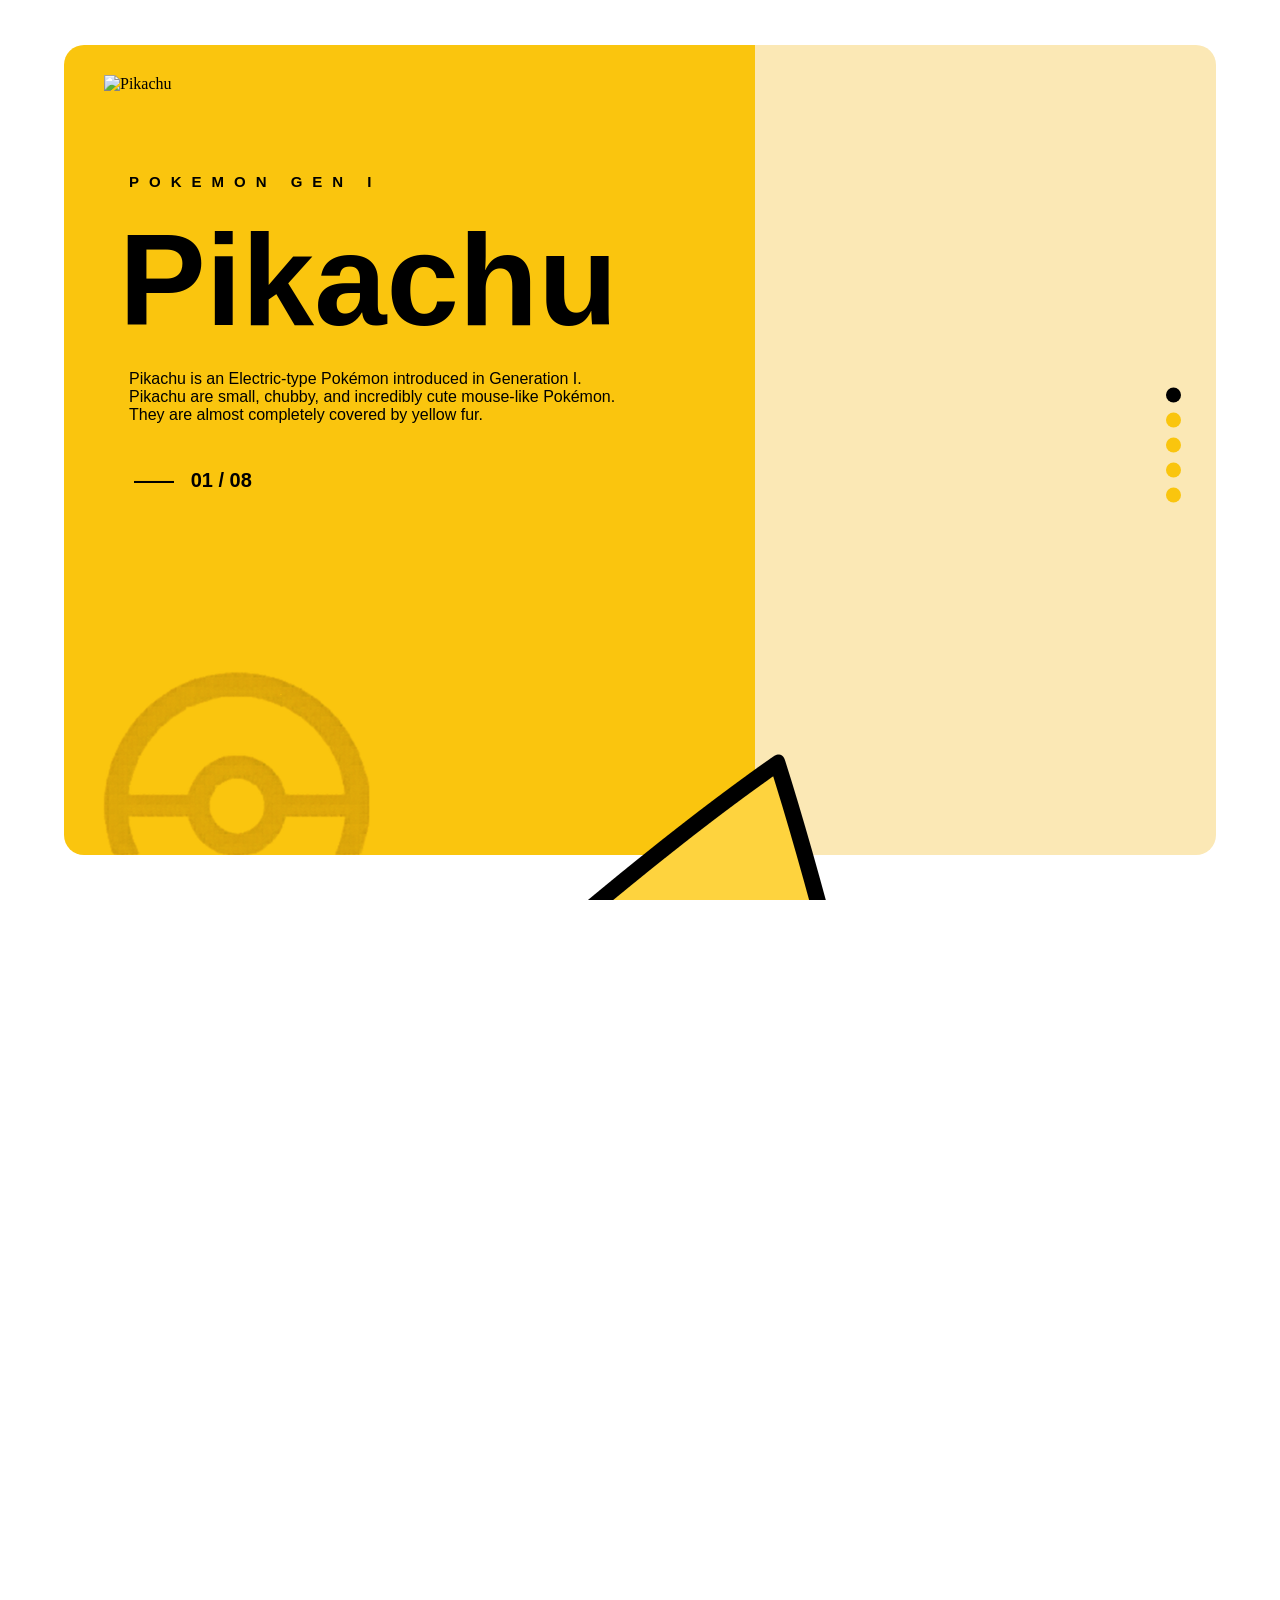
==== A1-Assignment/index.html @ 73d036b0 "Rename html.html to index.html" ====
<!DOCTYPE html>
<html lang="en">

<head>
    <meta charset="UTF-8">
    <meta name="viewport" content="width=device-width, initial-scale=1.0">
    <title>Pokemon</title>
    <link rel="stylesheet" href="styles.css">
    <link rel="icon" type="image/x-icon" href="./Assets/favicon-96x96.png" sizes="96x96" />
    <link href="https://cdn.jsdelivr.net/npm/remixicon@4.9.0/fonts/remixicon.css" rel="stylesheet">
</head>

<body>
    <main class="card">
        <section class="left">
            <img id="pokemon-img" src="https://cdn.worldvectorlogo.com/logos/pokemon-23.svg" alt="Pikachu">

            <div class="text">
                <h3>POKEMON GEN I</h3>
                <h1>Pikachu</h1>
                <p>Pikachu is an Electric-type Pokémon introduced in Generation I. Pikachu are small, chubby, and
                    incredibly
                    cute mouse-like Pokémon. They are almost completely covered by yellow fur.</p>
                <p class="bottomtext"> —— &nbsp; 01 / 08</p>
            </div>
            <img id="pokemonball-img" src="./Assets/pokemonball.png" alt="pokemonball">
        </section>

        <section class="right">
            <i class="ri-menu-line"></i>
            <img id="pikachu-img" src="./Assets/pikachu.png" alt="pikachu">

            <div class="circle-container">
                <div class="circle1"></div>
                <div class="circle2"></div>
                <div class="circle3"></div>
                <div class="circle4"></div>
                <div class="circle5"></div>
            </div>
        </section>

    </main>
</body>

</html>
---- A1-Assignment/styles.css ----
* {
    margin: 0;
    padding: 0;
    box-sizing: border-box;
}

html,
body {
    height: 100%;
    width: 100%;
    overflow-y: hidden;
}

.card{
    position: relative;
    height:90%;
    width:90%;
    top:50%;
    left:50%;
    transform: translate(-50%, -50%);
}
.left{
   width:60%;
   height:100%;
   background-color: #FAC50E;
   position:absolute;
   left:0;
   top:0;
   border-radius: 20px 0px 0px 20px;
   padding: 15px;
}

.right{
   width:40%;
   height:100%;
   background-color: #FBE8B5;
   position:absolute;
   right:0;
   top:0;
   border-radius: 0px 20px 20px 0px;
   padding: 15px;
}

#pokemon-img{
    width: 20%;
    margin: 15px 25px 50px 25px;
}
.ri-menu-line{
    position: absolute;
    top: 30px;
    right: 30px;
    font-size: 30px;
    margin: 10px 15px;
}

.text{
    width: 550px;
    height: 700px;
    margin: 30px 25px;
}
.text h3{
    font-size: 15px;
    color: #000000;
    font-family: "DM Sans", sans-serif;
    letter-spacing: 10px;
    margin: 15px 25px;
}
.text h1{
    font-size: 130px;
    color: #000000;
    font-family: "DM Sans", sans-serif;
    font-weight: 700;
    margin: 0px 15px;
}
.text p{
    font-size: 16px;
    color: #000000;
    font-family: "DM Sans", sans-serif;
    margin: 15px 25px;
}
.text .bottomtext{
    font-size: 20px;
    color: #000000;
    font-family: "DM Sans", sans-serif;
    font-weight: 700;
    margin: 45px 30px;
}

.card #pokemonball-img{
    position:absolute;
    bottom: 0px;
}
#pikachu-img{
    position: absolute;
    top: 20%;
    right: 48%;
    
}
.circle-container{
    position: absolute;
    top: 50%;
    transform: translateY(-50%);
    right: 35px;
    
}
.circle1{
    width: 15px;
    height: 15px;
    background-color: #000000;
    border-radius: 50%;
    margin-bottom: 10px;
}
.circle2{
    width: 15px;
    height: 15px;
    background-color: #FAC50E;
    border-radius: 50%;
    margin-bottom: 10px;
}
.circle3{
    width: 15px;
    height: 15px;
    background-color: #FAC50E;
    border-radius: 50%;
    margin-bottom: 10px;  
}
.circle4{
    width: 15px;
    height: 15px;
    background-color: #FAC50E;
    border-radius: 50%;
    margin-bottom: 10px;  
}
.circle5{
    width: 15px;
    height: 15px;
    background-color: #FAC50E;
    border-radius: 50%;
    margin-bottom: 10px;  
}
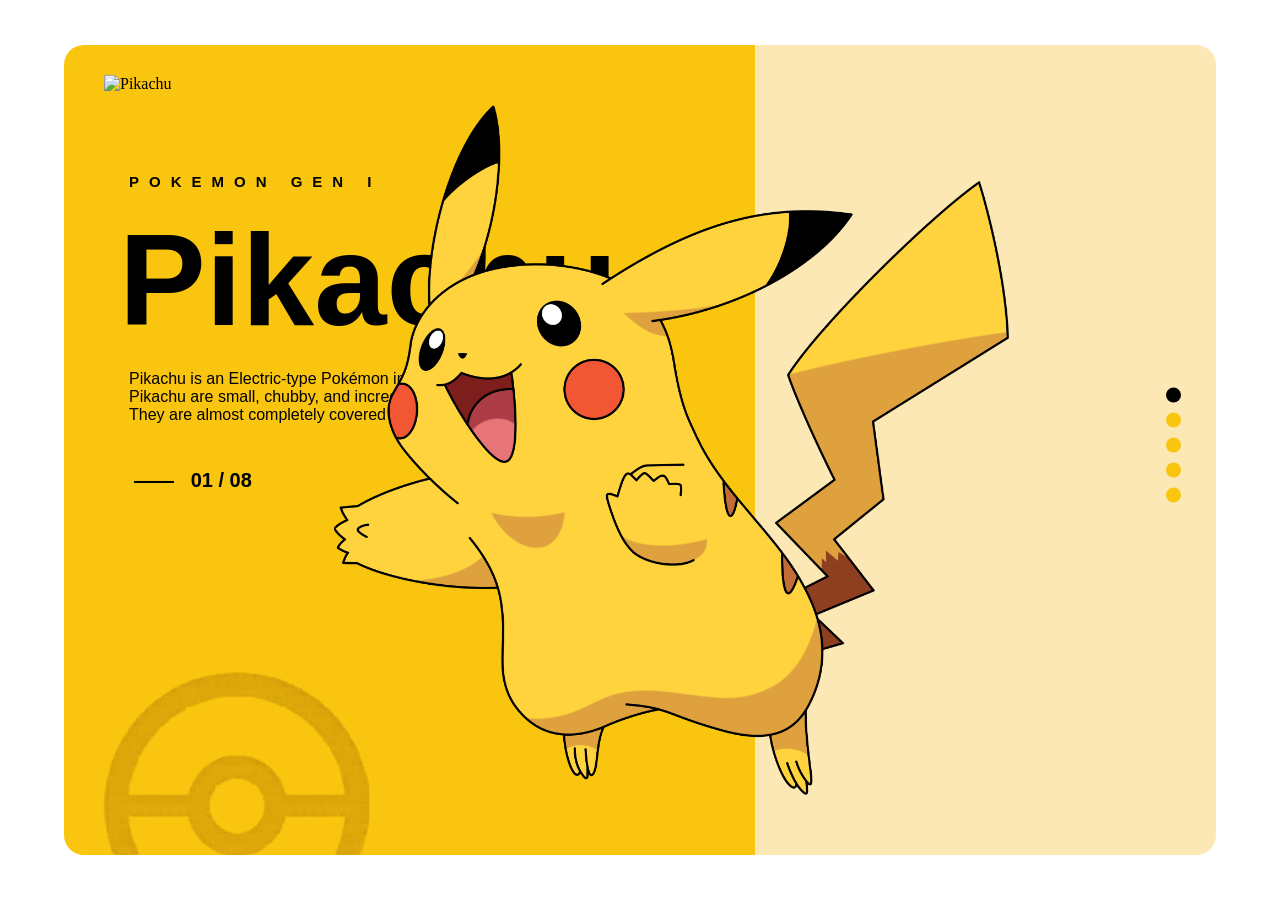
==== commit 8b4247f9: "Implement lazy loading for images in index.html Added lazy loading to images for performance improve" ====
--- a/A1-Assignment/index.html
+++ b/A1-Assignment/index.html
@@ -13,7 +13,7 @@
 <body>
     <main class="card">
         <section class="left">
-            <img id="pokemon-img" src="https://cdn.worldvectorlogo.com/logos/pokemon-23.svg" alt="Pikachu">
+            <img id="pokemon-img" src="https://cdn.worldvectorlogo.com/logos/pokemon-23.svg" alt="Pikachu" loading="lazy">
 
             <div class="text">
                 <h3>POKEMON GEN I</h3>
@@ -23,12 +23,12 @@
                     cute mouse-like Pokémon. They are almost completely covered by yellow fur.</p>
                 <p class="bottomtext"> —— &nbsp; 01 / 08</p>
             </div>
-            <img id="pokemonball-img" src="./Assets/pokemonball.png" alt="pokemonball">
+            <img id="pokemonball-img" src="./Assets/pokemonball.png" alt="pokemonball" loading="lazy">
         </section>
 
         <section class="right">
             <i class="ri-menu-line"></i>
-            <img id="pikachu-img" src="./Assets/pikachu.png" alt="pikachu">
+            <img id="pikachu-img" src="./Assets/pikachu.png" alt="pikachu" loading="lazy">
 
             <div class="circle-container">
                 <div class="circle1"></div>
--- a/A1-Assignment/styles.css
+++ b/A1-Assignment/styles.css
@@ -92,9 +92,10 @@
 }
 #pikachu-img{
     position: absolute;
-    top: 20%;
-    right: 48%;
-    
+    top: 50%;
+    transform: translateY(-50%);
+    right: 45%;
+    height: 85%;   
 }
 .circle-container{
     position: absolute;
@@ -137,4 +138,4 @@
     background-color: #FAC50E;
     border-radius: 50%;
     margin-bottom: 10px;  
-}+}
